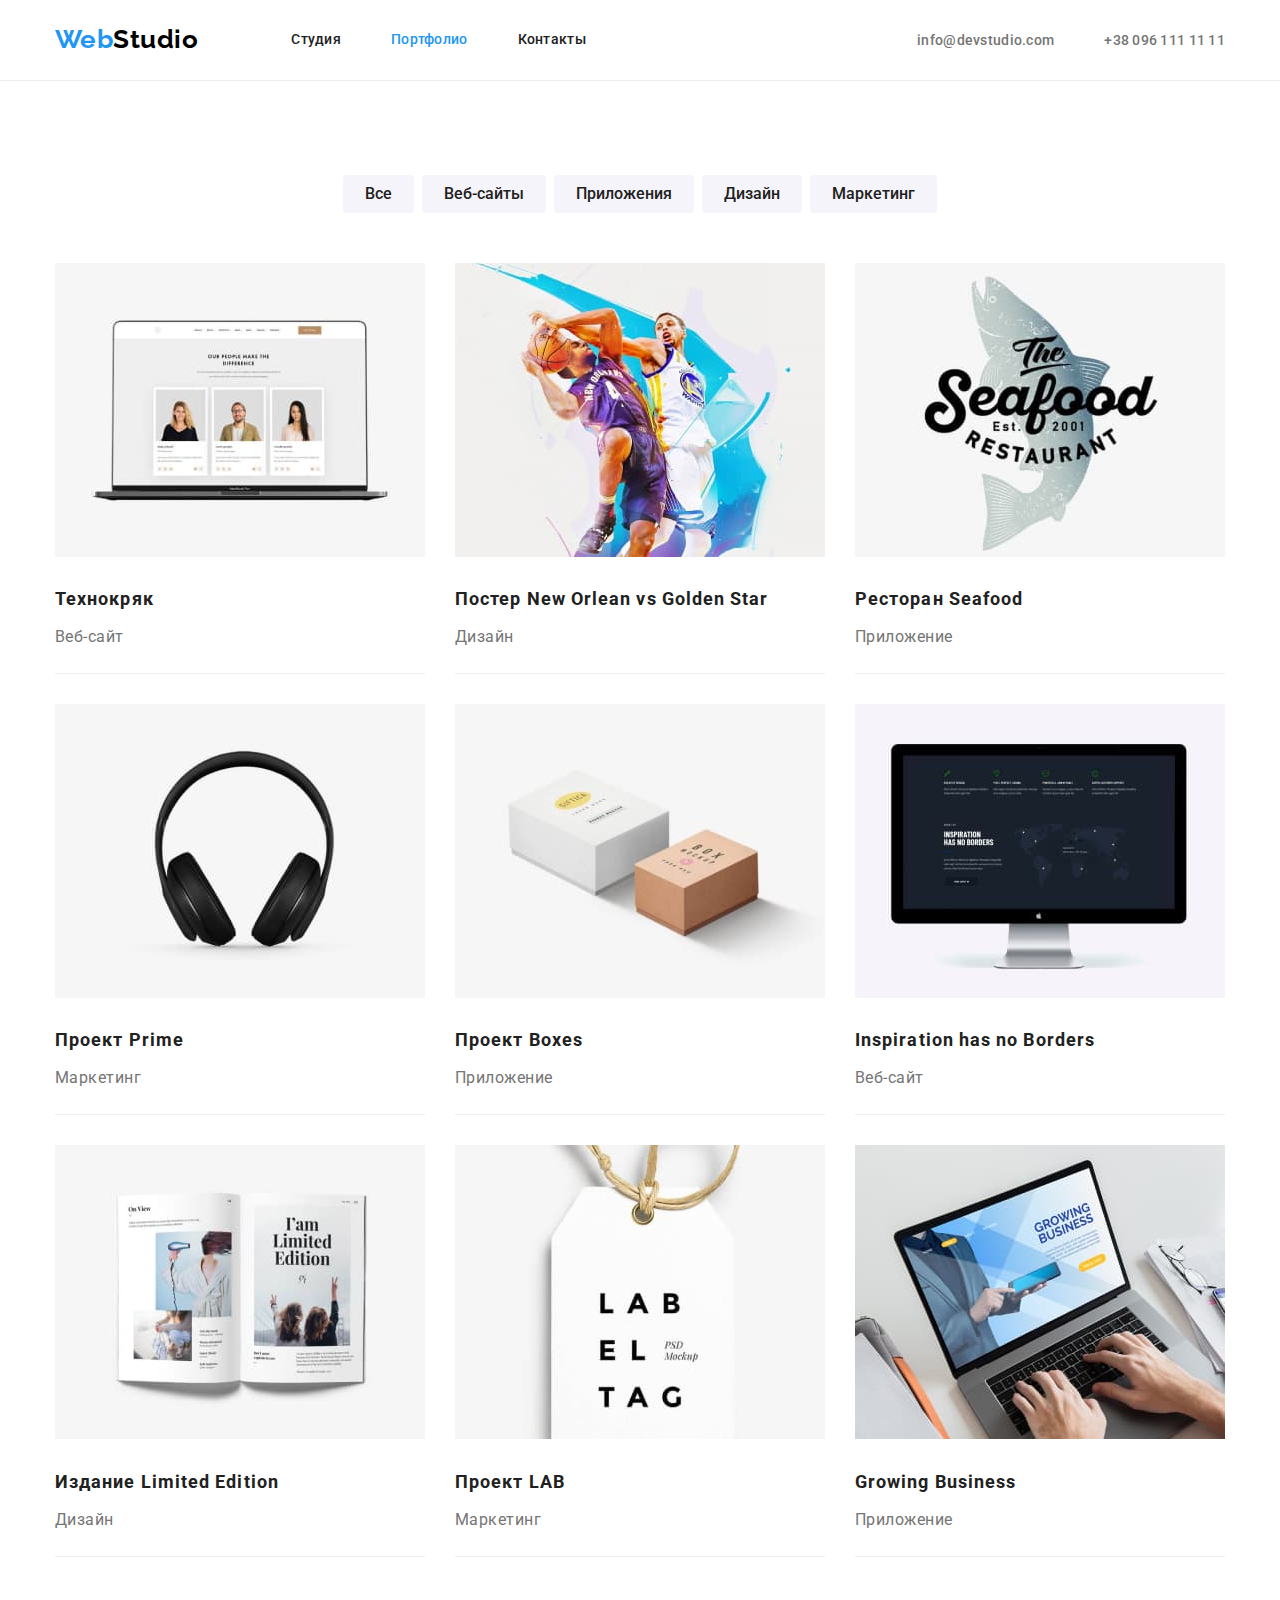
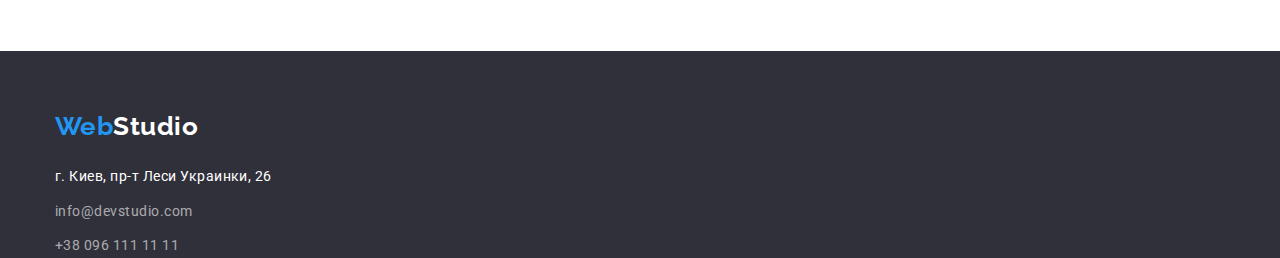
==== portfolio.html @ 8092a8a5 "добавляет ДЗ" ====
<!DOCTYPE html>
<html lang="ru">

<head>
  <meta charset="UTF-8" />
  <meta http-equiv="X-UA-Compatible" content="IE=edge" />
  <meta name="viewport" content="width=device-width, initial-scale=1.0" />
  <title>Портфолио</title>
  <link href="https://fonts.googleapis.com/css2?family=Raleway:wght@700&family=Roboto:wght@400;500;700;900&display=swap"
    rel="stylesheet" />
  <link rel="stylesheet"
    href="https://cdnjs.cloudflare.com/ajax/libs/modern-normalize/1.1.0/modern-normalize.min.css" />

  <link rel="stylesheet" href="./css/styles.css" />
</head>

<body>
  <!-- Шапка сайта -->

  <header class="page-header">
    <nav class="container main-nav">

      <a href="./index.html" class="logo"><span class="accent">Web</span>Studio</a>

      <ul class="site-nav list">
        <li class="item"><a href="./index.html" class="link">Студия</a></li>
        <li class="item"><a href="./portfolio.html" class="link current">Портфолио</a></li>
        <li class="item"><a href="" class="link">Контакты</a></li>
      </ul>

      <ul class="contacts-list">
        <li class="item"><a href="mailto:info@devstudio.com" class="link header">info@devstudio.com</a></li>
        <li class="item"><a href="tel:+380961111111" class="link header">+38 096 111 11 11</a></li>
      </ul>

    </nav>
  </header>

  <main>
    <!-- фильтр-навигация по портфолио -->
    <section class="filter section">
      <div class="container">
        <h1 class="fitler title">галерея работ</h1>
        <ul class="filter-list">
          <li class="filter-list item"><button type="button" class="button link filter">Все</button></li>
          <li class="filter-list item"><button type="button" class="button link filter">Веб-сайты</button></li>
          <li class="filter-list item"><button type="button" class="button link filter">Приложения</button></li>
          <li class="filter-list item"><button type="button" class="button link filter">Дизайн</button></li>
          <li class="filter-list item"><button type="button" class="button link filter">Маркетинг</button></li>
        </ul>
      </div>
    </section>

    <section clsss="portfolio section">
      <div class="container portfolio ">
        <ul class="portfolio-list">
          <li class="portfolio-item">
            <a href="" class="link">
              <img src="./images/img8.jpg" alt="Сайт технокряк на мониторе ноутбука" width="370" />
              <h2 class="title">Технокряк</h2>
              <p class="describtion">Веб-сайт</p>
            </a>
          </li>

          <li class="portfolio-item">
            <a href="" class="link">
              <img src="./images/img9.jpg" alt="Два боскетболиста с мячем на постере" width="370" />
              <h2 class="title">Постер New Orlean vs Golden Star</h2>
              <p class="describtion">Дизайн</p>
            </a>
          </li>
          <li class="portfolio-item">
            <a href="" class="link">
              <img src="./images/img10.jpg" alt="Логотип Ресторана Seafood" width="370" />
              <h2 class="title">Ресторан Seafood</h2>
              <p class="describtion">Приложение</p>
            </a>
          </li>
          <li class="portfolio-item">
            <a href="" class="link">
              <img src="./images/img11.jpg" alt="Наушники" width="370" />
              <h2 class="title">Проект Prime</h2>
              <p class="describtion">Маркетинг</p>
            </a>
          </li>
          <li class="portfolio-item">
            <a href="" class="link">
              <img src="./images/img12.jpg" alt="Пример коробок" width="370" />
              <h2 class="title">Проект Boxes</h2>
              <p class="describtion">Приложение</p>
            </a>
          </li>
          <li class="portfolio-item">
            <a href="" class="link">
              <img src="./images/img13.jpg" alt="Сайт на мониторе" width="370" />
              <h2 class="title">Inspiration has no Borders</h2>
              <p class="describtion">Веб-сайт</p>
            </a>
          </li>
          <li class="portfolio-item">
            <a href="" class="link">
              <img src="./images/img14.jpg" alt="Разворот журнала" width="370" />
              <h2 class="title">Издание Limited Edition</h2>
              <p class="describtion">Дизайн</p>
            </a>
          </li>
          <li class="portfolio-item">
            <a href="" class="link">
              <img src="./images/img15.jpg" alt="Пример бирки для одежды" width="370" />
              <h2 class="title">Проект LAB</h2>
              <p class="describtion">Маркетинг</p>
            </a>
          </li>
          <li class="portfolio-item">
            <a href="" class="link">
              <img src="./images/img16.jpg" alt="Ноутбук с сайтом" width="370" />
              <h2 class="title">Growing Business</h2>
              <p class="describtion">Приложение</p>
            </a>
          </li>
        </ul>
      </div>
      </div>
    </section>
  </main>
  <!-- Футер -->
  <footer>
    <section class="footer section">
      <div class="container">
        <a href="./index.html" class="logo footer"><span class="accent">Web</span>Studio</a>

        <address>
          <ul class="contacts-list footer">
            <li class="item address"><a href="https://www.google.com.ua/maps" target="_blank" rel="noopener noreferrer"
                class="address">
                г. Киев, пр-т Леси Украинки, 26</a>
            </li>
            <li class="item address">
              <a href="mailto:info@devstudio.com" class="link footer">info@devstudio.com</a>
            </li>
            <li class="item address"><a href="tel:+380961111111" class="link footer">+38 096 111 11 11</a></li>
          </ul>
        </address>
      </div>
    </section>
  </footer>
</body>

</html>
---- css/styles.css ----
:root {
  --primary-text-color--: #757575;
  --title-text-color--: #212121;
  --accent-color--: #2196f3;
  --logo-title-color--: #000000;
  --button-color--: #ffffff;
  --button-bcr-color--: #f5f4fa;
  --hero-bcr-color--: #2f303a;
  --footer-text-color--: rgba(255, 255, 255, 0.6);
}

body {
  background-color: var(--button-color--);
  color: var(--primary-text-color--);
  font-family: Roboto, sans-serif;
  letter-spacing: 0.03em;
}

ul {
  list-style: none;
  margin-top: 0;
  margin-bottom: 0;
  padding-right: 0;
  padding-left: 0;
}

h1 h2 h3 h4 {
  margin-bottom: 0;
  margin-top: 0;
}

.title.heading {
  font-weight: 700;
  font-size: 36px;
  line-height: 1.17;
  text-align: center;
  margin-top: 0;
  margin-bottom: 0;

}

.container {
  width: 1200px;
  padding-left: 15px;
  padding-right: 15px;
  margin-top: 0;
  margin-bottom: 0;
  margin-left: auto;
  margin-right: auto;

  /* outline: 2px solid aqua; */
}

/*-- ШАПКА САЙТА --*/
.logo {

  color: var(--logo-title-color--);

  font-family: Raleway, cursive;
  font-weight: 700;
  font-size: 26px;
  line-height: 1.2;
  text-decoration: none;
}

.logo .accent {
  color: var(--accent-color--);

}

.page-header {
  border-bottom: 1px solid #ECECEC;
  ;
}


/* НАВИГАЦИЯ */
.site-nav .link {
  display: block;
  padding-top: 32px;
  padding-bottom: 32px;

  color: var(--title-text-color--);

  font-weight: 500;
  font-size: 14px;
  line-height: 1.14;
  letter-spacing: 0.02em;
  text-decoration: none;

}

.site-nav .link:hover,
.site-nav .link:focus,
.site-nav .link:active {
  color: var(--accent-color--);
}

.site-nav .link.current {
  color: var(--accent-color--);

}

.site-nav.list {
  padding-left: 0;
  margin-left: 93px;
  margin-right: auto;

}

.site-nav {
  display: flex;
}

.container.main-nav {
  display: flex;
  align-items: center
}


.site-nav .item {
  margin-left: 0;
}

.site-nav .item:not( :last-child) {
  margin-right: 50px;
}

/* КОНТАКТЫ */

.contacts-list .header {

  color: var(--primary-text-color--);

  font-weight: 500;
  font-size: 14px;
  line-height: 1.14;
  letter-spacing: 0.02em;
  text-decoration: none;
}

.contacts-list .link:hover,
.contacts-list .link:focus {
  color: var(--accent-color--);
}

.contacts-list {
  display: flex;
  padding-left: 0;
  margin-left: auto;

}

.contacts-list .item+.item {
  margin-left: 50px;
}

/* HERO */
.hero {
  background-color: var(--hero-bcr-color--);
  display: flex;
  justify-content: center;
  align-items: center;
}

.hero .title {
  margin-top: 0;
  margin-bottom: 30px;
  padding-top: 200px;

  color: var(--button-color--);

  font-weight: 900;
  font-size: 44px;
  line-height: 1.4;
  letter-spacing: 0.06em;
  text-align: center;
  text-transform: uppercase;
  max-width: 700px;


}

.button {
  color: var(--title-text-color--);
  background-color: var(--button-bcr-color--);

  font-family: inherit;
  cursor: pointer;
  border-radius: 4px;

}

.button.link:hover,
.button.link:focus,
.button.link:active {
  color: var(--button-color--);
  background-color: var(--accent-color--);
}

.button.hero {
  display: inline-block;
  padding: 10px 32px;
  margin-bottom: 200px;
  margin-right: auto;
  margin-left: auto;

  color: var(--button-color--);
  background-color: var(--accent-color--);


  font-weight: 700;
  font-size: 16px;
  letter-spacing: 0.06em;
  line-height: 1.9;

}

.hero.section {
  text-align: center;
}

.container.hero {
  padding-top: 200px;
}

/*  FEATURES */
.features-list .title {
  margin-top: 0;
  margin-bottom: 10px;

  color: var(--title-text-color--);

  font-weight: 700;
  font-size: 14px;
  line-height: 1.14;
  text-transform: uppercase;
}

.features-list .text {
  margin-bottom: 0;
  margin-top: 0;

  font-size: 14px;
  line-height: 1.71;
}

.features>.title.heading {
  display: none;
  margin-top: 0;
  margin-bottom: 0;
}

.features-list {
  display: flex;
  flex-wrap: wrap;
  padding-right: 0;
  padding-left: 0;

}

.features-list .item {
  width: 270px;
  margin-right: 30px;

}

.features-list .item:nth-child(4n) {
  margin-right: 0;
}


.container.features {
  display: flex;
  padding-bottom: 94px;
  padding-top: 94px;
  align-items: center justify-content: space-between;
}

/* EXAMPLES*/
.example .title {
  color: var(--title-text-color--);
  margin-bottom: 50px;

}

.example-list {
  display: flex;

}

.example.section>.container {
  padding-bottom: 94px;
}

.title.heading>.list {
  padding-left: 0;
}

.example-list .picture {
  display: block;
  /* margin-right: 30px; */
}

.example-list .list:not(:last-child) {
  margin-right: 30px;
}


/* TEAM */
.team-list .title {
  font-weight: 500;
  font-size: 16px;
  line-height: 1.18;
  margin-top: 30px;
  margin-bottom: 10px;

}

.team {
  background-color: #f5f4fa;
}

.team .title,
.team-list .title {
  color: var(--title-text-color--);
}

.team-list .describtion {
  font-size: 16px;
  line-height: 1.18;
  color: var(--primary-text-color--);
  font-weight: 400;
  margin-bottom: 30px;
  margin-top: 0;

}

.team-member.item:not(:last-child) {
  margin-right: 30px;
}


.team-list {
  display: flex;
  padding-bottom: 94px;
}

.container.title>.title.heading {
  padding-top: 94px;
  padding-bottom: 50px;
}

.team-member {
  width: calc((100%-3*30px)/4);
  background-color: #fff;
  text-align: center;
}


/* футер */
footer {
  background-color: var(--hero-bcr-color--);
}

.logo.footer {
  color: var(--button-color--);
  font-family: Raleway, cursive;
  font-weight: 700;
  font-size: 26px;
  line-height: 1.2;
  text-decoration: none;
}

.logo.footer .accent {
  color: var(--accent-color--);
}

.contacts-list .address {
  color: var(--button-color--);
  font-style: normal;
}

.contacts-list .address:hover,
.contacts-list .address:focus,
.contacts-list .address:active {
  color: var(--accent-color--);
}


.item.address .address {
  font-size: 14px;
  line-height: 2;
  text-decoration: none;

  color: var(--button-color--)
}

.item.address .link.footer {
  font-size: 14px;
  line-height: 1.7;
  color: var(--footer-text-color--);
  text-decoration: none;
}

.logo.footer {
  display: block;
  margin-bottom: 20px;
  padding-top: 60px;

}

.contacts-list.footer {
  display: block;
  padding-bottom: 0;
  /* margin-left: 0; */
}

.footer .item.address {
  margin-left: 0;
}

.item.address:not(:last-child) {
  margin-bottom: 10px;
}

/* СТИЛИ ПОРТФОЛИО */

/* FILTER  */

/* ЗАГОЛОВОК СКРЫТЫЙ */
.fitler {
  display: none;
}

.button.link.filter {
  padding-top: 6px;
  padding-right: 22px;
  padding-left: 22px;
  padding-bottom: 6px;

  font-weight: 500;
  font-size: 16px;
  line-height: 1.6;
  text-align: center;
  border: transparent;
}

.filter-list {
  display: flex;
  justify-content: center;

}

.filter-list.item {
  display: block;
  padding-bottom: 0;
  padding-top: 0;
}

.filter-list {
  padding-bottom: 50px;
  padding-top: 94px;
}

.filter-list.item:not(:last-child) {
  margin-right: 8px;
}

/* PORTFOLIO */


.portfolio-list {
  display: flex;
  flex-wrap: wrap;
}

.portfolio-item {
  width: calc((100% - 60px) / 3);
  margin-right: 30px;
  margin-bottom: 30px;

}

.portfolio-item:nth-child(3n) {
  margin-right: 0;
}

.portfolio-item:nth-last-child(-n + 3) {
  margin-bottom: 0;
}

.container.portfolio {
  padding-bottom: 94px;
}

.portfolio-item {
  background-color: var(--button-color--);
  justify-content: flex-start;
  font-style: inherit;
  border-bottom: 1px solid #EEEEEE;
}

.portfolio-item .title {
  font-weight: 700;
  font-size: 18px;
  line-height: 2;
  letter-spacing: 0.06em;

  color: var(--title-text-color--);

  margin-top: 20px;
  margin-bottom: 4px;
  text-decoration: none;
}

.portfolio-item .link {
  text-decoration: none;
}

.portfolio-item .describtion {
  font-family: 'Roboto';
  font-size: 16px;
  line-height: 2;

  color: var(--primary-text-color--);
}

.portfolio-item .describtion {
  margin-bottom: 20px;
  margin-top: 0;
}
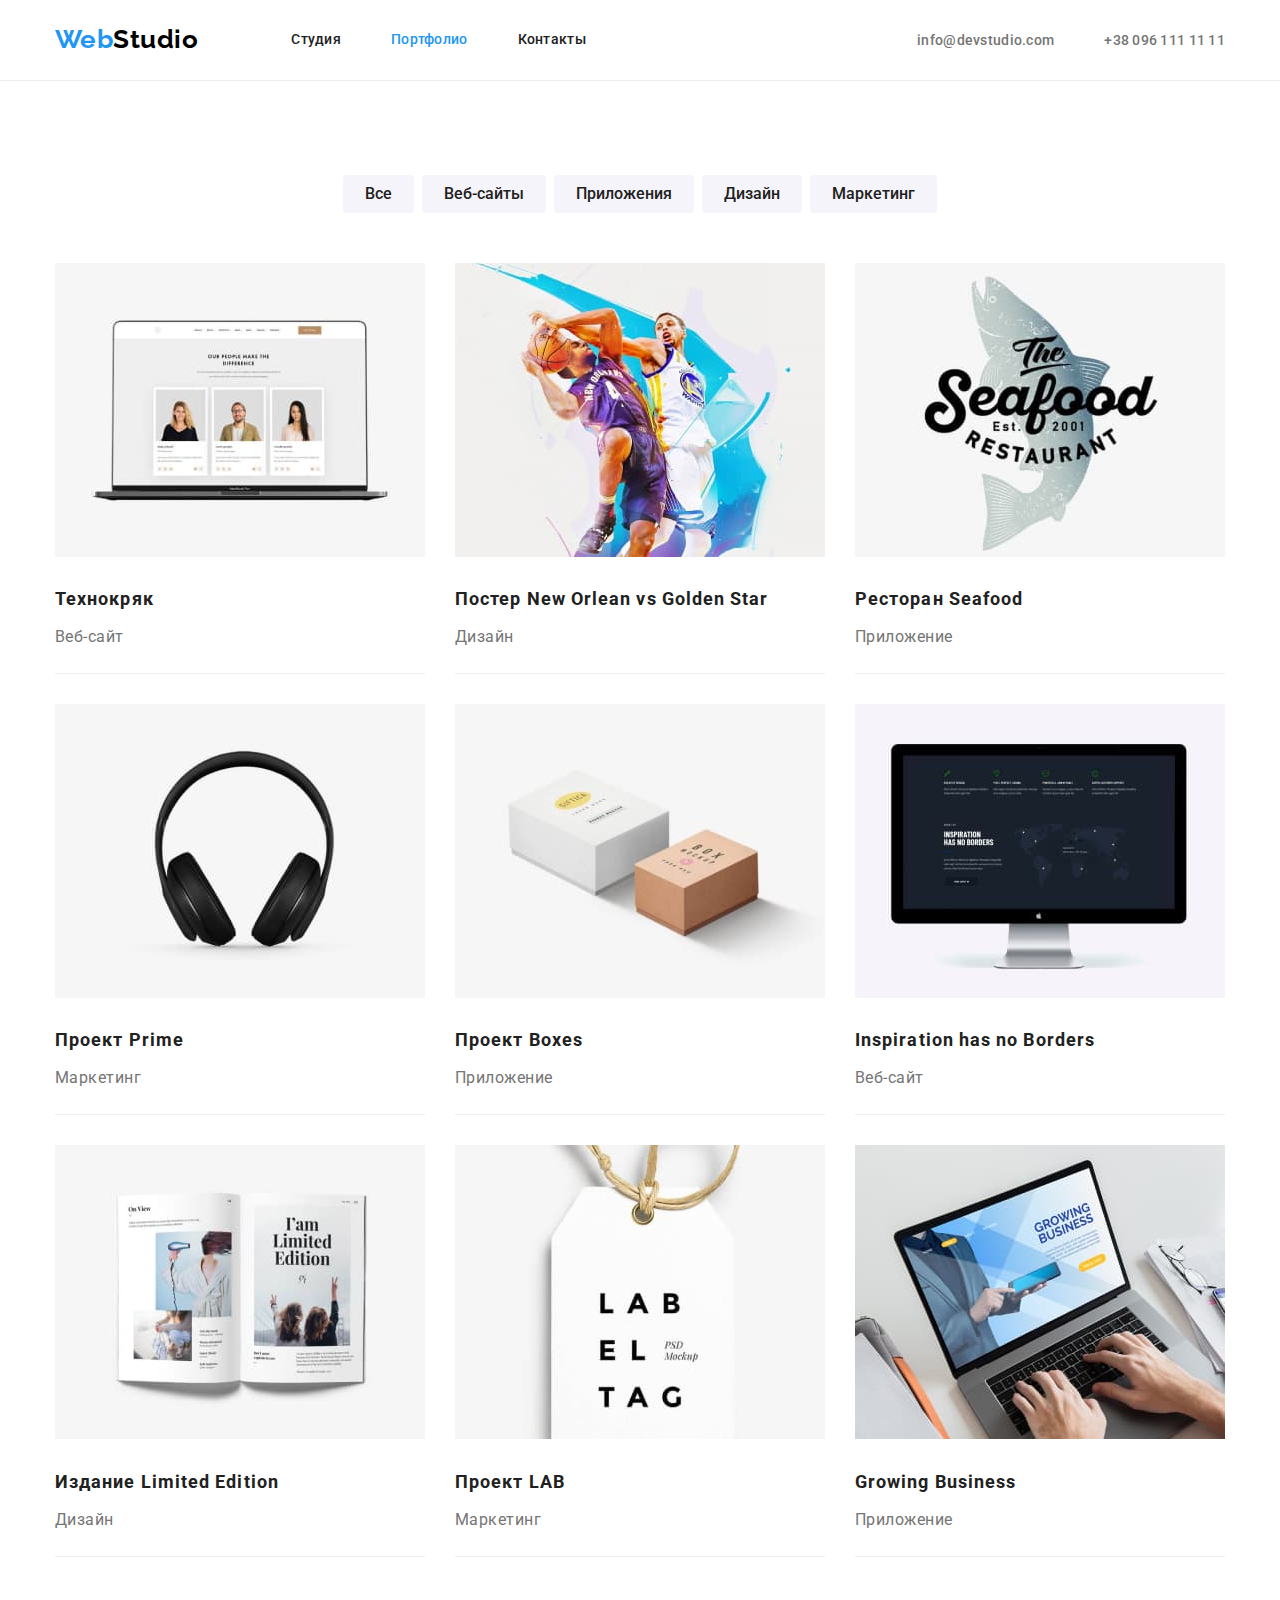
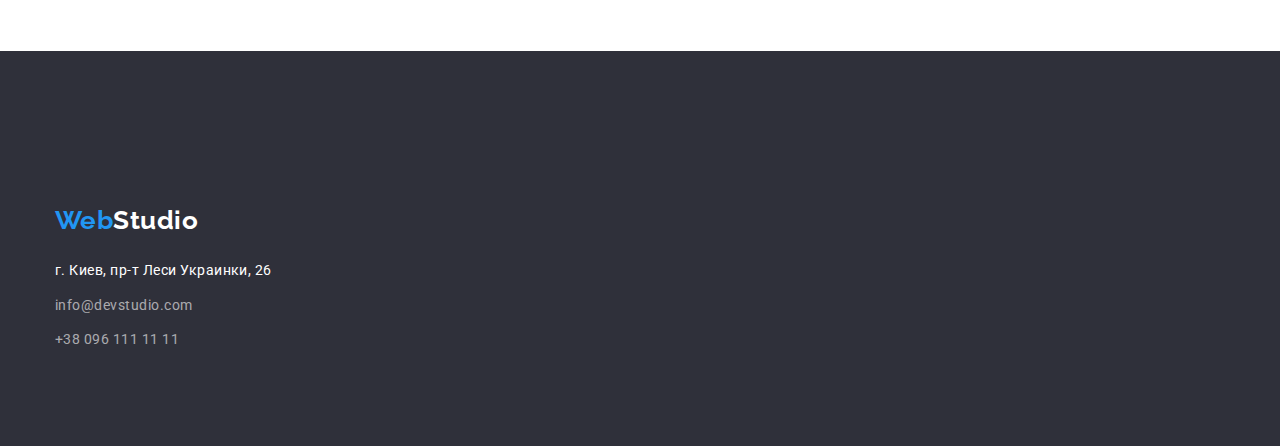
==== commit 519c6811: "добавит всем секциям  padding 94px" ====
--- a/portfolio.html
+++ b/portfolio.html
@@ -16,7 +16,7 @@
 
 <body>
   <!-- Шапка сайта -->
-
+  
   <header class="page-header">
     <nav class="container main-nav">
 
@@ -49,9 +49,9 @@
           <li class="filter-list item"><button type="button" class="button link filter">Маркетинг</button></li>
         </ul>
       </div>
-    </section>
+    <!-- </section> -->
 
-    <section clsss="portfolio section">
+    <!-- <section clsss="portfolio section"> -->
       <div class="container portfolio ">
         <ul class="portfolio-list">
           <li class="portfolio-item">
--- a/css/styles.css
+++ b/css/styles.css
@@ -51,6 +51,12 @@
   /* outline: 2px solid aqua; */
 }
 
+.section{
+  padding-top: 94px;
+  padding-bottom: 94px;
+
+}
+
 /*-- ШАПКА САЙТА --*/
 .logo {
 
@@ -272,9 +278,10 @@
 
 .container.features {
   display: flex;
-  padding-bottom: 94px;
-  padding-top: 94px;
-  align-items: center justify-content: space-between;
+  /* padding-bottom: 94px;
+  padding-top: 94px; */
+  align-items: center;
+  justify-content: space-between;
 }
 
 /* EXAMPLES*/
@@ -288,10 +295,10 @@
   display: flex;
 
 }
-
+/* 
 .example.section>.container {
   padding-bottom: 94px;
-}
+} */
 
 .title.heading>.list {
   padding-left: 0;
@@ -343,11 +350,11 @@
 
 .team-list {
   display: flex;
-  padding-bottom: 94px;
+  /* padding-bottom: 94px; */
 }
 
 .container.title>.title.heading {
-  padding-top: 94px;
+  /* padding-top: 94px; */
   padding-bottom: 50px;
 }
 
@@ -460,7 +467,7 @@
 
 .filter-list {
   padding-bottom: 50px;
-  padding-top: 94px;
+  /* padding-top: 94px; */
 }
 
 .filter-list.item:not(:last-child) {
@@ -490,9 +497,9 @@
   margin-bottom: 0;
 }
 
-.container.portfolio {
+/* .container.portfolio {
   padding-bottom: 94px;
-}
+} */
 
 .portfolio-item {
   background-color: var(--button-color--);
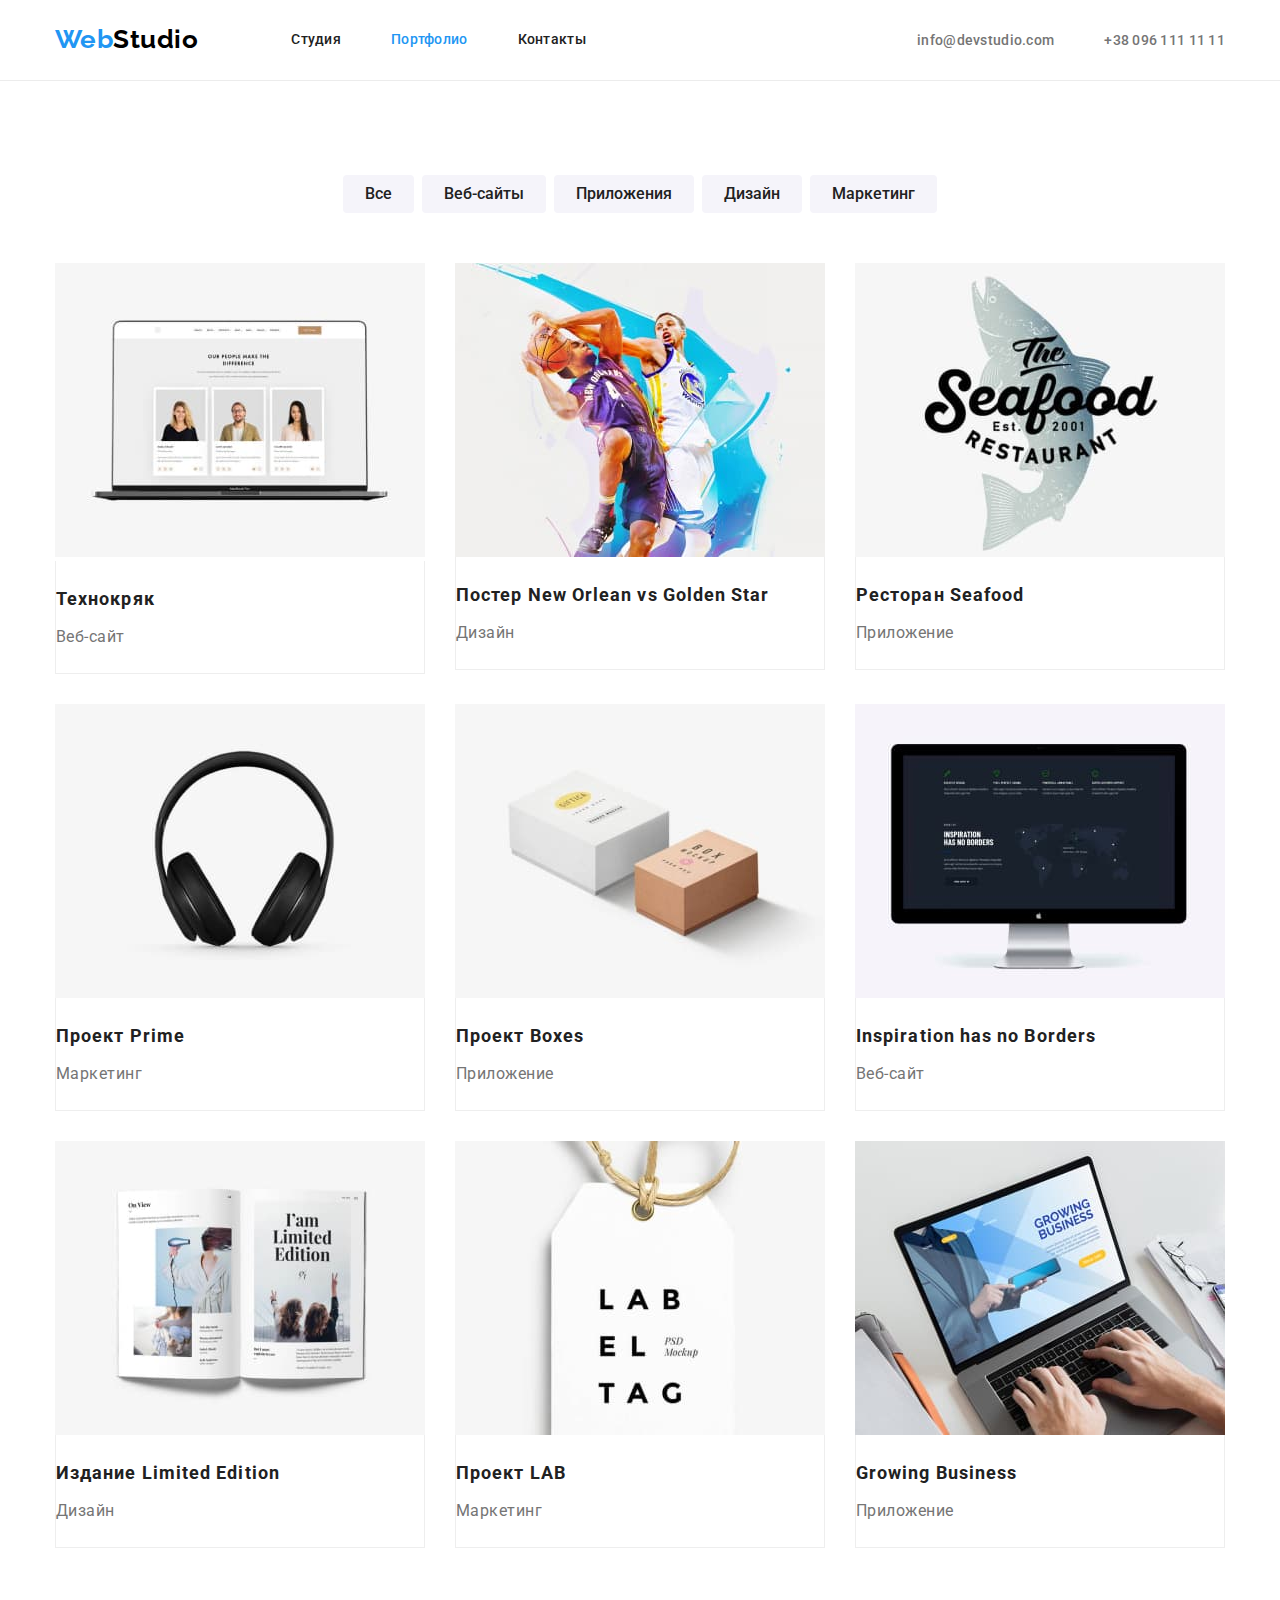
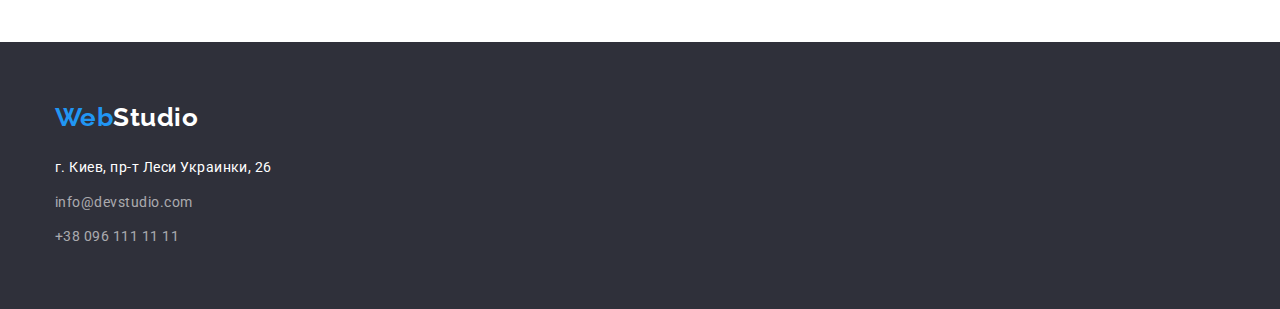
==== commit 249c47cc: "добавляет исправления" ====
--- a/portfolio.html
+++ b/portfolio.html
@@ -48,101 +48,107 @@
           <li class="filter-list item"><button type="button" class="button link filter">Дизайн</button></li>
           <li class="filter-list item"><button type="button" class="button link filter">Маркетинг</button></li>
         </ul>
-      </div>
-    <!-- </section> -->
-
-    <!-- <section clsss="portfolio section"> -->
-      <div class="container portfolio ">
+     
         <ul class="portfolio-list">
           <li class="portfolio-item">
             <a href="" class="link">
               <img src="./images/img8.jpg" alt="Сайт технокряк на мониторе ноутбука" width="370" />
-              <h2 class="title">Технокряк</h2>
-              <p class="describtion">Веб-сайт</p>
+              
+              <div class="portfolio-about">
+                <h2 class="title">Технокряк</h2>
+              <p class="describtion">Веб-сайт</p></div>
             </a>
           </li>
 
           <li class="portfolio-item">
             <a href="" class="link">
-              <img src="./images/img9.jpg" alt="Два боскетболиста с мячем на постере" width="370" />
-              <h2 class="title">Постер New Orlean vs Golden Star</h2>
-              <p class="describtion">Дизайн</p>
+              <img class="pic" src="./images/img9.jpg" alt="Два боскетболиста с мячем на постере" width="370" />
+              <div class="portfolio-about">
+                <h2 class="title">Постер New Orlean vs Golden Star</h2>
+              <p class="describtion">Дизайн</p></div>
             </a>
           </li>
           <li class="portfolio-item">
             <a href="" class="link">
-              <img src="./images/img10.jpg" alt="Логотип Ресторана Seafood" width="370" />
-              <h2 class="title">Ресторан Seafood</h2>
-              <p class="describtion">Приложение</p>
+              <img class="pic" src="./images/img10.jpg" alt="Логотип Ресторана Seafood" width="370" />
+              <div class="portfolio-about">
+                <h2 class="title">Ресторан Seafood</h2>
+              <p class="describtion">Приложение</p></div>
             </a>
           </li>
           <li class="portfolio-item">
             <a href="" class="link">
-              <img src="./images/img11.jpg" alt="Наушники" width="370" />
+              <img class="pic" src="./images/img11.jpg" alt="Наушники" width="370" />
+              <div class="portfolio-about">
               <h2 class="title">Проект Prime</h2>
-              <p class="describtion">Маркетинг</p>
+              <p class="describtion">Маркетинг</p></div>
             </a>
           </li>
           <li class="portfolio-item">
             <a href="" class="link">
-              <img src="./images/img12.jpg" alt="Пример коробок" width="370" />
-              <h2 class="title">Проект Boxes</h2>
-              <p class="describtion">Приложение</p>
+              <img class="pic" src="./images/img12.jpg" alt="Пример коробок" width="370" />
+              <div class="portfolio-about">
+                <h2 class="title">Проект Boxes</h2>
+              <p class="describtion">Приложение</p></div>
             </a>
           </li>
           <li class="portfolio-item">
             <a href="" class="link">
-              <img src="./images/img13.jpg" alt="Сайт на мониторе" width="370" />
-              <h2 class="title">Inspiration has no Borders</h2>
-              <p class="describtion">Веб-сайт</p>
+              <img class="pic" src="./images/img13.jpg" alt="Сайт на мониторе" width="370" />
+              <div class="portfolio-about">
+             <h2 class="title">Inspiration has no Borders</h2>
+              <p class="describtion">Веб-сайт</p></div>
             </a>
           </li>
           <li class="portfolio-item">
             <a href="" class="link">
-              <img src="./images/img14.jpg" alt="Разворот журнала" width="370" />
+              <img class="pic" src="./images/img14.jpg" alt="Разворот журнала" width="370" />
+              <div class="portfolio-about">
               <h2 class="title">Издание Limited Edition</h2>
-              <p class="describtion">Дизайн</p>
+              <p class="describtion">Дизайн</p></div>
             </a>
           </li>
           <li class="portfolio-item">
             <a href="" class="link">
-              <img src="./images/img15.jpg" alt="Пример бирки для одежды" width="370" />
-              <h2 class="title">Проект LAB</h2>
-              <p class="describtion">Маркетинг</p>
+              <img class="pic" src="./images/img15.jpg" alt="Пример бирки для одежды" width="370" />
+              <div class="portfolio-about">
+                <h2 class="title">Проект LAB</h2>
+              <p class="describtion">Маркетинг</p></div>
             </a>
           </li>
           <li class="portfolio-item">
             <a href="" class="link">
-              <img src="./images/img16.jpg" alt="Ноутбук с сайтом" width="370" />
+              <img class="pic" src="./images/img16.jpg" alt="Ноутбук с сайтом" width="370" />
+              <div class="portfolio-about">
               <h2 class="title">Growing Business</h2>
-              <p class="describtion">Приложение</p>
+              <p class="describtion">Приложение</p></div>
             </a>
           </li>
         </ul>
       </div>
-      </div>
+    
     </section>
   </main>
   <!-- Футер -->
   <footer>
-    <section class="footer section">
-      <div class="container">
-        <a href="./index.html" class="logo footer"><span class="accent">Web</span>Studio</a>
-
-        <address>
-          <ul class="contacts-list footer">
-            <li class="item address"><a href="https://www.google.com.ua/maps" target="_blank" rel="noopener noreferrer"
-                class="address">
-                г. Киев, пр-т Леси Украинки, 26</a>
-            </li>
-            <li class="item address">
-              <a href="mailto:info@devstudio.com" class="link footer">info@devstudio.com</a>
-            </li>
-            <li class="item address"><a href="tel:+380961111111" class="link footer">+38 096 111 11 11</a></li>
-          </ul>
-        </address>
-      </div>
-    </section>
+    <!-- <section class="footer section"> -->
+    <div class="container footer">
+      <a href="./index.html" class="logo footer"><span class="accent">Web</span>Studio</a>
+  
+      <address>
+        <ul class="contacts-list footer">
+          <li class="item address"><a href="https://www.google.com.ua/maps" target="_blank" rel="noopener noreferrer"
+              class="address">
+              г. Киев, пр-т Леси Украинки, 26</a>
+          </li>
+          <li class="item address">
+            <a href="mailto:info@devstudio.com" class="link footer">info@devstudio.com</a>
+          </li>
+          <li class="item address"><a href="tel:+380961111111" class="link footer">+38 096 111 11 11</a></li>
+        </ul>
+      </address>
+    </div>
+    <!-- </section> -->
   </footer>
 </body>
 
--- a/css/styles.css
+++ b/css/styles.css
@@ -24,7 +24,7 @@
   padding-left: 0;
 }
 
-h1 h2 h3 h4 {
+h1, h2, h3, h4, {
   margin-bottom: 0;
   margin-top: 0;
 }
@@ -36,7 +36,6 @@
   text-align: center;
   margin-top: 0;
   margin-bottom: 0;
-
 }
 
 .container {
@@ -51,15 +50,13 @@
   /* outline: 2px solid aqua; */
 }
 
-.section{
+.section {
   padding-top: 94px;
   padding-bottom: 94px;
-
 }
 
 /*-- ШАПКА САЙТА --*/
 .logo {
-
   color: var(--logo-title-color--);
 
   font-family: Raleway, cursive;
@@ -71,14 +68,11 @@
 
 .logo .accent {
   color: var(--accent-color--);
-
 }
 
 .page-header {
-  border-bottom: 1px solid #ECECEC;
-  ;
-}
-
+  border-bottom: 1px solid #ececec;
+}
 
 /* НАВИГАЦИЯ */
 .site-nav .link {
@@ -93,7 +87,6 @@
   line-height: 1.14;
   letter-spacing: 0.02em;
   text-decoration: none;
-
 }
 
 .site-nav .link:hover,
@@ -104,14 +97,12 @@
 
 .site-nav .link.current {
   color: var(--accent-color--);
-
 }
 
 .site-nav.list {
   padding-left: 0;
   margin-left: 93px;
-  margin-right: auto;
-
+  /* margin-right: auto; */
 }
 
 .site-nav {
@@ -120,22 +111,20 @@
 
 .container.main-nav {
   display: flex;
-  align-items: center
-}
-
+  align-items: center;
+}
 
 .site-nav .item {
   margin-left: 0;
 }
 
-.site-nav .item:not( :last-child) {
+.site-nav .item:not(:last-child) {
   margin-right: 50px;
 }
 
 /* КОНТАКТЫ */
 
 .contacts-list .header {
-
   color: var(--primary-text-color--);
 
   font-weight: 500;
@@ -154,10 +143,9 @@
   display: flex;
   padding-left: 0;
   margin-left: auto;
-
-}
-
-.contacts-list .item+.item {
+}
+
+.contacts-list .item + .item {
   margin-left: 50px;
 }
 
@@ -172,7 +160,7 @@
 .hero .title {
   margin-top: 0;
   margin-bottom: 30px;
-  padding-top: 200px;
+  /* padding-top: 200px; */
 
   color: var(--button-color--);
 
@@ -183,8 +171,6 @@
   text-align: center;
   text-transform: uppercase;
   max-width: 700px;
-
-
 }
 
 .button {
@@ -194,7 +180,6 @@
   font-family: inherit;
   cursor: pointer;
   border-radius: 4px;
-
 }
 
 .button.link:hover,
@@ -207,28 +192,35 @@
 .button.hero {
   display: inline-block;
   padding: 10px 32px;
-  margin-bottom: 200px;
+  /* margin-bottom: 200px; */
   margin-right: auto;
   margin-left: auto;
 
   color: var(--button-color--);
   background-color: var(--accent-color--);
-
 
   font-weight: 700;
   font-size: 16px;
   letter-spacing: 0.06em;
   line-height: 1.9;
-
 }
 
 .hero.section {
   text-align: center;
-}
-
+  padding-top: 200px;
+  padding-bottom: 200px;
+}
 .container.hero {
+  display: flex;
+  flex-direction: column;
+  margin-left: 0;
+  margin-right: 0;
+}
+
+/* .container.hero {
   padding-top: 200px;
-}
+  padding-bottom: 200px;
+} */
 
 /*  FEATURES */
 .features-list .title {
@@ -251,7 +243,7 @@
   line-height: 1.71;
 }
 
-.features>.title.heading {
+.features > .title.heading {
   display: none;
   margin-top: 0;
   margin-bottom: 0;
@@ -262,19 +254,16 @@
   flex-wrap: wrap;
   padding-right: 0;
   padding-left: 0;
-
 }
 
 .features-list .item {
   width: 270px;
   margin-right: 30px;
-
 }
 
 .features-list .item:nth-child(4n) {
   margin-right: 0;
 }
-
 
 .container.features {
   display: flex;
@@ -284,23 +273,25 @@
   justify-content: space-between;
 }
 
+.features.section {
+  padding-bottom: 0;
+}
+
 /* EXAMPLES*/
 .example .title {
   color: var(--title-text-color--);
   margin-bottom: 50px;
-
 }
 
 .example-list {
   display: flex;
-
 }
 /* 
 .example.section>.container {
   padding-bottom: 94px;
 } */
 
-.title.heading>.list {
+.title.heading > .list {
   padding-left: 0;
 }
 
@@ -312,16 +303,14 @@
 .example-list .list:not(:last-child) {
   margin-right: 30px;
 }
-
 
 /* TEAM */
 .team-list .title {
   font-weight: 500;
   font-size: 16px;
   line-height: 1.18;
-  margin-top: 30px;
   margin-bottom: 10px;
-
+  margin-top: 0;
 }
 
 .team {
@@ -338,34 +327,36 @@
   line-height: 1.18;
   color: var(--primary-text-color--);
   font-weight: 400;
-  margin-bottom: 30px;
-  margin-top: 0;
-
+  margin-top: 0;
+  margin-bottom: 0;
 }
 
 .team-member.item:not(:last-child) {
   margin-right: 30px;
 }
 
-
 .team-list {
   display: flex;
-  /* padding-bottom: 94px; */
-}
-
-.container.title>.title.heading {
-  /* padding-top: 94px; */
-  padding-bottom: 50px;
+  padding-bottom: 94px;
+}
+
+.container.title > .title.heading {
+  margin-bottom: 50px;
 }
 
 .team-member {
-  width: calc((100%-3*30px)/4);
+  width: calc((100%-3 * 30px) / 4);
   background-color: #fff;
   text-align: center;
 }
 
+.team-describtion {
+  padding-top: 30px;
+  padding-bottom: 30px;
+}
 
 /* футер */
+
 footer {
   background-color: var(--hero-bcr-color--);
 }
@@ -394,13 +385,12 @@
   color: var(--accent-color--);
 }
 
-
 .item.address .address {
   font-size: 14px;
   line-height: 2;
   text-decoration: none;
 
-  color: var(--button-color--)
+  color: var(--button-color--);
 }
 
 .item.address .link.footer {
@@ -413,8 +403,7 @@
 .logo.footer {
   display: block;
   margin-bottom: 20px;
-  padding-top: 60px;
-
+  /* padding-top: 60px; */
 }
 
 .contacts-list.footer {
@@ -429,6 +418,11 @@
 
 .item.address:not(:last-child) {
   margin-bottom: 10px;
+}
+
+.container.footer {
+  padding-bottom: 60px;
+  padding-top: 60px;
 }
 
 /* СТИЛИ ПОРТФОЛИО */
@@ -456,26 +450,22 @@
 .filter-list {
   display: flex;
   justify-content: center;
-
+  margin-bottom: 50px;
 }
 
 .filter-list.item {
   display: block;
   padding-bottom: 0;
   padding-top: 0;
-}
-
-.filter-list {
-  padding-bottom: 50px;
-  /* padding-top: 94px; */
-}
+ margin-bottom: 0;
+}
+
 
 .filter-list.item:not(:last-child) {
   margin-right: 8px;
 }
 
 /* PORTFOLIO */
-
 
 .portfolio-list {
   display: flex;
@@ -486,7 +476,6 @@
   width: calc((100% - 60px) / 3);
   margin-right: 30px;
   margin-bottom: 30px;
-
 }
 
 .portfolio-item:nth-child(3n) {
@@ -505,7 +494,7 @@
   background-color: var(--button-color--);
   justify-content: flex-start;
   font-style: inherit;
-  border-bottom: 1px solid #EEEEEE;
+  
 }
 
 .portfolio-item .title {
@@ -516,8 +505,8 @@
 
   color: var(--title-text-color--);
 
-  margin-top: 20px;
-  margin-bottom: 4px;
+  margin-top: 0;
+  margin-bottom: 4px; 
   text-decoration: none;
 }
 
@@ -534,6 +523,17 @@
 }
 
 .portfolio-item .describtion {
-  margin-bottom: 20px;
-  margin-top: 0;
+  margin-bottom: 0;
+  margin-top: 0;
+}
+
+.portfolio-about{
+padding-top: 20px;
+padding-bottom: 20px;
+border-bottom: 1px solid #eeeeee;
+  border-left: 1px solid #eeeeee;
+  border-right: 1px solid #eeeeee;
+}
+.portfolio-item .pic{
+  display: block;
 }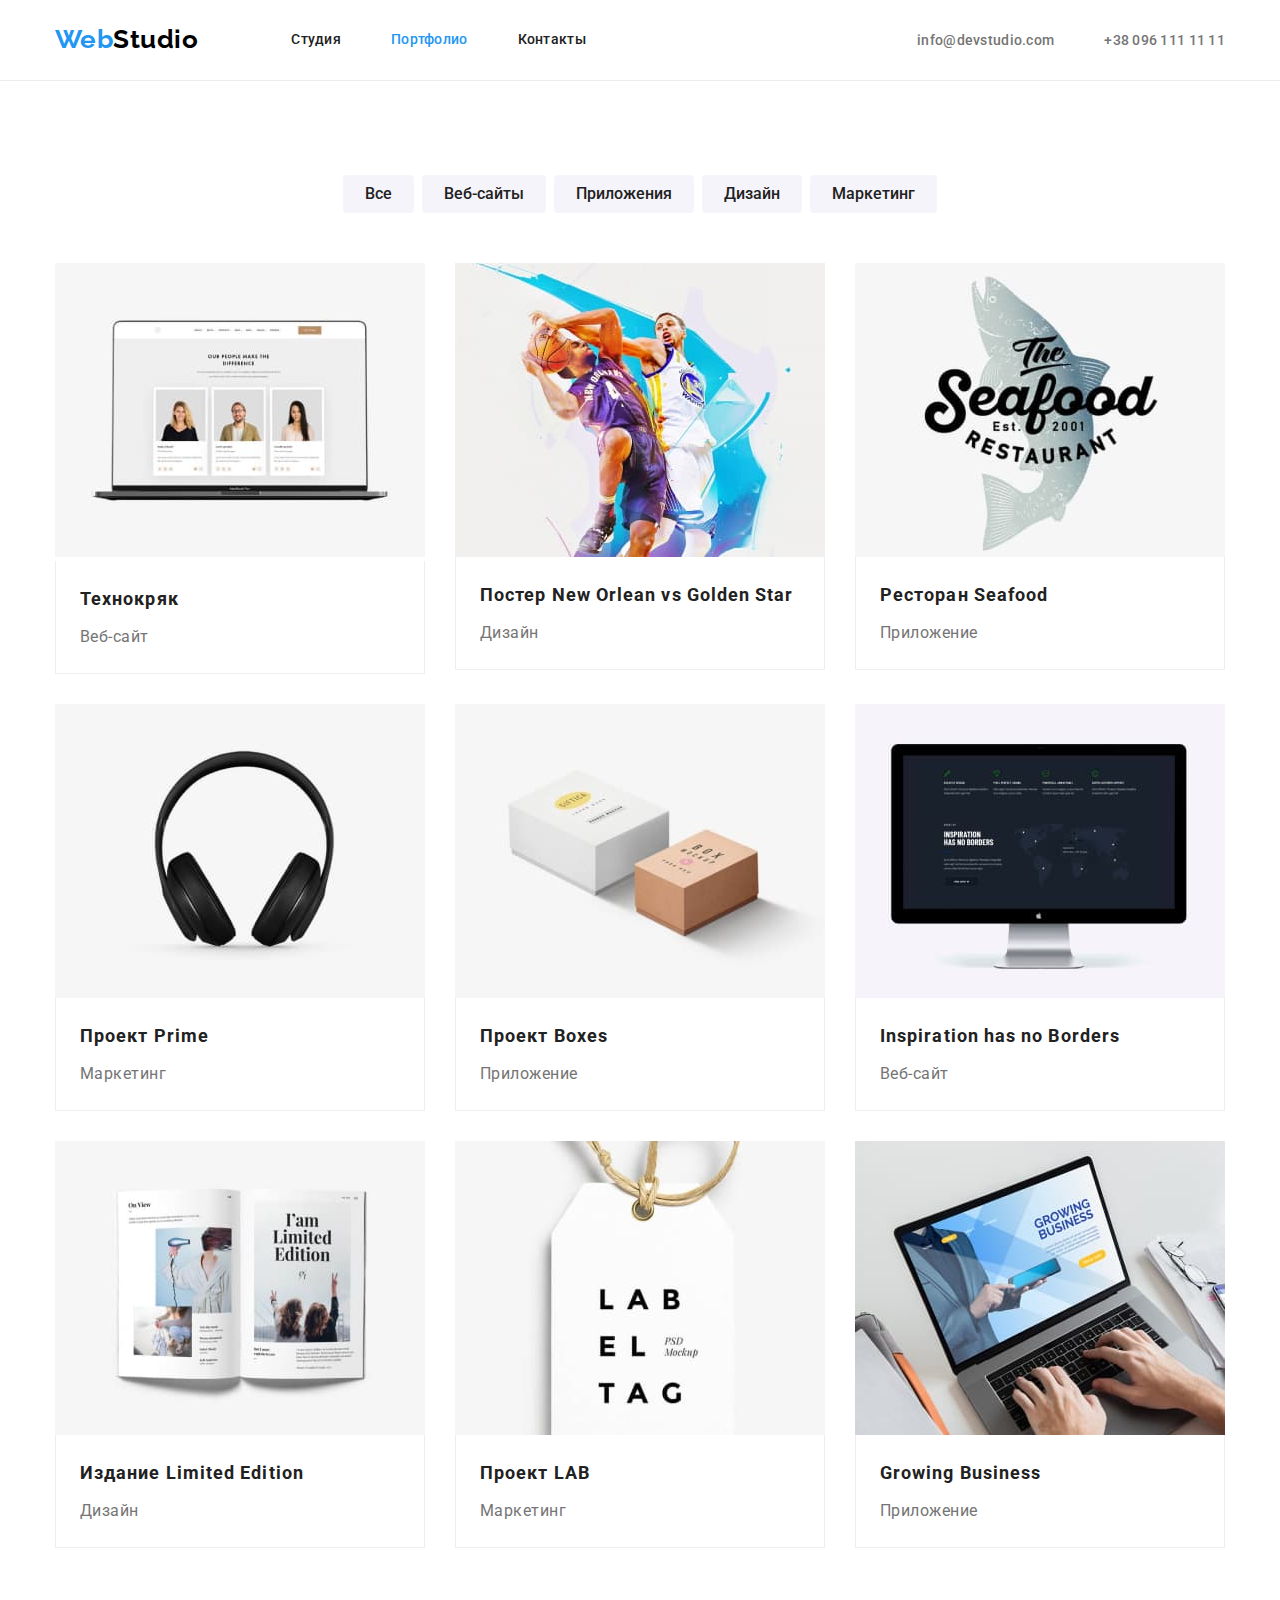
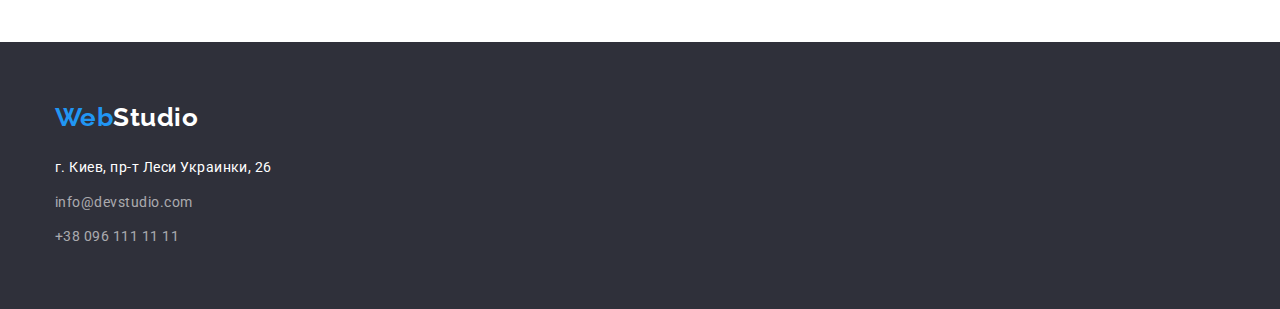
==== commit f78c29bb: "добавлены падинг в портфолио" ====
--- a/portfolio.html
+++ b/portfolio.html
@@ -123,6 +123,8 @@
               <h2 class="title">Growing Business</h2>
               <p class="describtion">Приложение</p></div>
             </a>
+            
+            
           </li>
         </ul>
       </div>
--- a/css/styles.css
+++ b/css/styles.css
@@ -530,10 +530,12 @@
 .portfolio-about{
 padding-top: 20px;
 padding-bottom: 20px;
+padding-left: 24px;
+
 border-bottom: 1px solid #eeeeee;
   border-left: 1px solid #eeeeee;
   border-right: 1px solid #eeeeee;
 }
 .portfolio-item .pic{
   display: block;
-}+}
